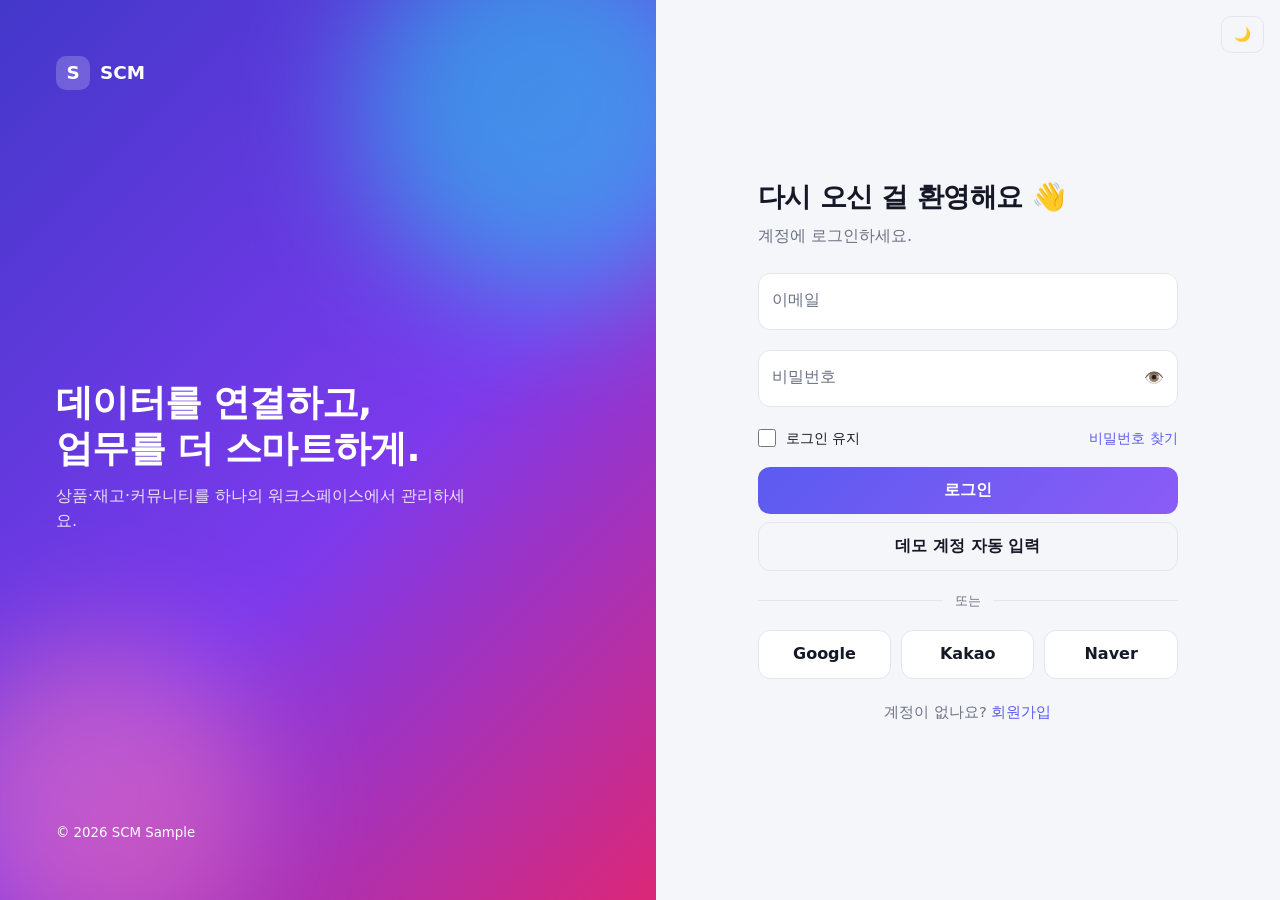
==== board.html @ 610f29ce "Add sample publishing: login, signup, board, product registration Co-Authored-By: Claude Sonnet 5.5 " ====
<!DOCTYPE html>
<html lang="ko">
<head>
<meta charset="UTF-8">
<meta name="viewport" content="width=device-width, initial-scale=1">
<title>게시판 · SCM Sample</title>
<link rel="stylesheet" href="css/style.css">
</head>
<body>
<header class="topbar app">
  <a class="logo" href="board.html" style="color:inherit"><b>S</b> SCM</a>
  <nav><a href="board.html" class="active">게시판</a><a href="product.html" >상품등록</a></nav>
  <button class="btn btn-sm btn-ghost" data-theme-toggle type="button"></button>
  <button class="btn btn-sm" data-logout type="button">로그아웃</button>
  <span class="avatar" aria-hidden="true">?</span>
</header>
<main class="container">
  <div class="page-head"><div><h1>게시판</h1><p>팀의 소식과 질문을 공유하세요. <span id="count"></span></p></div><button class="btn btn-primary" id="writeBtn" type="button">✏️ 글쓰기</button></div>
  <div class="toolbar">
    <div class="search"><svg width="18" height="18" viewBox="0 0 24 24" fill="none" stroke="currentColor" stroke-width="2"><circle cx="11" cy="11" r="7"/><path d="m20 20-3.5-3.5"/></svg><input id="q" type="search" placeholder="제목·내용 검색" aria-label="검색"></div>
    <select class="select" id="sort" aria-label="정렬"><option value="new">최신순</option><option value="views">조회순</option><option value="likes">좋아요순</option></select>
  </div>
  <div class="chips" id="chips" style="margin-bottom:18px"><button class="chip on" data-cat="all">전체</button><button class="chip" data-cat="notice">공지</button><button class="chip" data-cat="free">자유</button><button class="chip" data-cat="qna">Q&amp;A</button></div>
  <ul class="post-list" id="postList"></ul>
  <div class="pager" id="pager"></div>
</main>

<div class="overlay" id="viewModal"><article class="modal" role="dialog" aria-modal="true">
  <div class="modal-head"><div><h2 id="vTitle"></h2><small id="vMeta" style="color:var(--muted)"></small></div><button class="btn btn-sm btn-ghost" data-close type="button" aria-label="닫기">✕</button></div>
  <div class="modal-body" id="vBody"></div>
  <div id="vActions" class="actions" hidden><button class="btn btn-sm" id="editBtn" type="button">수정</button><button class="btn btn-sm" id="delBtn" type="button" style="color:var(--danger)">삭제</button></div>
  <div class="comments"><b>댓글</b><div id="cList"></div>
    <form class="comment-form" id="cForm"><input id="cInput" placeholder="댓글을 입력하세요" aria-label="댓글"><button class="btn btn-primary btn-sm" type="submit">등록</button></form></div>
</article></div>

<div class="overlay" id="writeModal"><form class="modal" id="writeForm" role="dialog" aria-modal="true" novalidate>
  <div class="modal-head"><h2 id="wHead">새 글 작성</h2><button class="btn btn-sm btn-ghost" data-close type="button" aria-label="닫기">✕</button></div>
  <div class="field"><select name="category"><option value="free">자유</option><option value="qna">Q&amp;A</option><option value="notice">공지</option></select><label>분류</label></div>
  <div class="field"><input name="title" placeholder=" " maxlength="80"><label>제목</label><span class="msg"></span></div>
  <div class="field"><textarea name="content" placeholder=" " maxlength="2000"></textarea><label>내용</label><span class="msg"></span></div>
  <div class="between"><small id="wCount" style="color:var(--muted)">0 / 2000</small><div class="actions" style="margin:0"><button class="btn" data-close type="button">취소</button><button class="btn btn-primary" type="submit">저장</button></div></div>
</form></div>
<script src="js/common.js"></script><script src="js/board.js"></script>
</body></html>
---- css/style.css ----
/* ===== Design tokens ===== */
:root{
  --bg:#f5f6fa; --surface:#fff; --surface-2:#f0f2f8; --text:#151826; --muted:#6b7285;
  --border:#e3e6ef; --primary:#5b5bf0; --primary-2:#8b5cf6; --primary-soft:#eceaff;
  --danger:#e5484d; --success:#16a34a; --warn:#d97706;
  --radius:14px; --shadow:0 1px 2px rgba(20,24,50,.05),0 8px 28px rgba(20,24,50,.07);
  --font:"Pretendard","Inter",system-ui,-apple-system,"Segoe UI","Noto Sans KR",sans-serif;
}
[data-theme="dark"]{
  --bg:#0d0f18; --surface:#161927; --surface-2:#1d2133; --text:#eceefa; --muted:#99a0b8;
  --border:#272b40; --primary-soft:#26264d; --shadow:0 1px 2px rgba(0,0,0,.4),0 8px 28px rgba(0,0,0,.35);
}
*{box-sizing:border-box;margin:0}
html{color-scheme:light dark}
body{font-family:var(--font);background:var(--bg);color:var(--text);line-height:1.55;min-height:100vh;transition:background .25s,color .25s}
a{color:var(--primary);text-decoration:none} a:hover{text-decoration:underline}
button,input,select,textarea{font:inherit;color:inherit}
:focus-visible{outline:3px solid color-mix(in srgb,var(--primary) 45%,transparent);outline-offset:2px}
.sr-only{position:absolute;width:1px;height:1px;overflow:hidden;clip:rect(0 0 0 0)}

/* ===== Buttons ===== */
.btn{display:inline-flex;align-items:center;justify-content:center;gap:8px;padding:11px 18px;border-radius:12px;border:1px solid var(--border);background:var(--surface);cursor:pointer;font-weight:600;transition:transform .12s,box-shadow .2s,background .2s}
.btn:hover{transform:translateY(-1px);box-shadow:var(--shadow);text-decoration:none}
.btn:active{transform:scale(.98)}
.btn[disabled]{opacity:.6;pointer-events:none}
.btn-primary{background:linear-gradient(135deg,var(--primary),var(--primary-2));color:#fff;border:0}
.btn-ghost{background:transparent}
.btn-block{width:100%}
.btn-sm{padding:7px 12px;font-size:.85rem;border-radius:10px}
.spinner{width:16px;height:16px;border:2px solid rgba(255,255,255,.5);border-top-color:#fff;border-radius:50%;animation:spin .7s linear infinite}
@keyframes spin{to{transform:rotate(360deg)}}

/* ===== Form ===== */
.field{position:relative;margin-bottom:16px}
.field input,.field select,.field textarea{width:100%;padding:22px 14px 8px;background:var(--surface);border:1.5px solid var(--border);border-radius:12px;transition:border-color .2s,box-shadow .2s}
.field textarea{min-height:130px;resize:vertical}
.field label{position:absolute;left:14px;top:15px;color:var(--muted);pointer-events:none;transition:all .15s;transform-origin:left top}
.field input:focus+label,.field input:not(:placeholder-shown)+label,
.field textarea:focus+label,.field textarea:not(:placeholder-shown)+label,
.field select+label{top:6px;font-size:.72rem;color:var(--primary)}
.field input:focus,.field select:focus,.field textarea:focus{border-color:var(--primary);box-shadow:0 0 0 4px color-mix(in srgb,var(--primary) 16%,transparent);outline:0}
.field.invalid input,.field.invalid select,.field.invalid textarea{border-color:var(--danger)}
.field.valid input{border-color:var(--success)}
.field .msg{display:block;font-size:.78rem;color:var(--danger);min-height:0;margin:4px 4px 0;max-height:0;overflow:hidden;opacity:0;transition:all .2s}
.field.invalid .msg{max-height:40px;opacity:1}
.field .eye{position:absolute;right:8px;top:10px;background:none;border:0;cursor:pointer;padding:6px;border-radius:8px;color:var(--muted)}
.field .suffix{position:absolute;right:14px;top:16px;color:var(--muted);font-size:.9rem}
.row{display:grid;grid-template-columns:1fr 1fr;gap:12px}
.check{display:flex;gap:10px;align-items:flex-start;font-size:.9rem;margin:8px 0;cursor:pointer}
.check input{accent-color:var(--primary);width:18px;height:18px;margin-top:2px}
.meter{display:flex;gap:4px;margin:-6px 0 14px}
.meter i{flex:1;height:4px;border-radius:4px;background:var(--border);transition:background .25s}
.meter-text{font-size:.78rem;color:var(--muted);margin:-8px 0 14px}

/* ===== Auth layout ===== */
.auth{display:grid;grid-template-columns:1.05fr 1fr;min-height:100vh}
.auth-hero{position:relative;overflow:hidden;color:#fff;padding:56px;display:flex;flex-direction:column;justify-content:space-between;background:linear-gradient(135deg,#4338ca,#7c3aed 55%,#db2777)}
.auth-hero::before,.auth-hero::after{content:"";position:absolute;border-radius:50%;filter:blur(60px);opacity:.55;animation:float 12s ease-in-out infinite}
.auth-hero::before{width:380px;height:380px;background:#22d3ee;top:-80px;right:-80px}
.auth-hero::after{width:320px;height:320px;background:#f472b6;bottom:-60px;left:-60px;animation-delay:-6s}
@keyframes float{50%{transform:translate(30px,40px) scale(1.1)}}
.auth-hero>*{position:relative;z-index:1}
.auth-hero h2{font-size:2.3rem;line-height:1.25;letter-spacing:-.02em}
.auth-hero p{opacity:.85;margin-top:12px;max-width:420px}
.auth-main{display:flex;align-items:center;justify-content:center;padding:32px;position:relative}
.auth-card{width:100%;max-width:420px;animation:rise .5s both}
@keyframes rise{from{opacity:0;transform:translateY(14px)}}
.auth-card h1{font-size:1.7rem;letter-spacing:-.02em}
.auth-card .sub{color:var(--muted);margin:6px 0 24px}
.divider{display:flex;align-items:center;gap:12px;color:var(--muted);font-size:.8rem;margin:20px 0}
.divider::before,.divider::after{content:"";flex:1;height:1px;background:var(--border)}
.social{display:grid;grid-template-columns:repeat(3,1fr);gap:10px}
.between{display:flex;justify-content:space-between;align-items:center;font-size:.9rem}
.foot{text-align:center;margin-top:22px;color:var(--muted);font-size:.92rem}
.theme-fab{position:fixed;top:16px;right:16px;z-index:50}
.logo{display:flex;align-items:center;gap:10px;font-weight:800;font-size:1.15rem}
.logo b{display:grid;place-items:center;width:34px;height:34px;border-radius:10px;background:rgba(255,255,255,.2)}
.app .logo b{background:linear-gradient(135deg,var(--primary),var(--primary-2));color:#fff}
.steps{display:flex;gap:6px;margin-bottom:22px}
.steps span{flex:1;height:4px;border-radius:4px;background:var(--border)}
.steps span.on{background:linear-gradient(90deg,var(--primary),var(--primary-2))}
.pane[hidden]{display:none}

/* ===== App shell ===== */
.topbar{position:sticky;top:0;z-index:40;display:flex;align-items:center;gap:20px;padding:12px 28px;background:color-mix(in srgb,var(--surface) 82%,transparent);backdrop-filter:blur(12px);border-bottom:1px solid var(--border)}
.topbar nav{display:flex;gap:4px;margin-right:auto}
.topbar nav a{padding:8px 14px;border-radius:10px;color:var(--muted);font-weight:600}
.topbar nav a:hover,.topbar nav a.active{background:var(--primary-soft);color:var(--primary);text-decoration:none}
.avatar{width:34px;height:34px;border-radius:50%;display:grid;place-items:center;background:linear-gradient(135deg,var(--primary),var(--primary-2));color:#fff;font-weight:700;font-size:.85rem}
.container{max-width:1080px;margin:0 auto;padding:32px 24px 80px}
.page-head{display:flex;justify-content:space-between;align-items:flex-end;gap:16px;flex-wrap:wrap;margin-bottom:22px}
.page-head h1{font-size:1.65rem;letter-spacing:-.02em}
.page-head p{color:var(--muted)}
.card{background:var(--surface);border:1px solid var(--border);border-radius:var(--radius);box-shadow:var(--shadow);padding:24px}

/* ===== Board ===== */
.toolbar{display:flex;gap:10px;flex-wrap:wrap;margin-bottom:16px}
.search{flex:1;min-width:220px;position:relative}
.search input{width:100%;padding:11px 14px 11px 40px;border-radius:12px;border:1.5px solid var(--border);background:var(--surface)}
.search svg{position:absolute;left:13px;top:12px;color:var(--muted)}
.chips{display:flex;gap:8px;flex-wrap:wrap}
.chip{padding:7px 14px;border-radius:999px;border:1px solid var(--border);background:var(--surface);cursor:pointer;font-size:.86rem;font-weight:600;color:var(--muted);transition:.15s}
.chip.on{background:var(--primary);color:#fff;border-color:var(--primary)}
.select{padding:10px 12px;border-radius:12px;border:1.5px solid var(--border);background:var(--surface)}
.post-list{list-style:none;padding:0;display:grid;gap:12px}
.post{display:grid;grid-template-columns:1fr auto;gap:8px 16px;padding:18px 20px;cursor:pointer;background:var(--surface);border:1px solid var(--border);border-radius:var(--radius);transition:transform .15s,box-shadow .2s,border-color .2s;animation:rise .35s both}
.post:hover{transform:translateY(-2px);box-shadow:var(--shadow);border-color:color-mix(in srgb,var(--primary) 40%,var(--border))}
.post h3{font-size:1.05rem;display:flex;gap:8px;align-items:center;flex-wrap:wrap}
.post .excerpt{color:var(--muted);font-size:.92rem;grid-column:1;display:-webkit-box;-webkit-line-clamp:2;-webkit-box-orient:vertical;overflow:hidden}
.post .meta{grid-column:1/-1;display:flex;gap:14px;color:var(--muted);font-size:.8rem;align-items:center}
.post .like{grid-row:1;grid-column:2;align-self:start}
.badge{font-size:.72rem;padding:3px 9px;border-radius:999px;background:var(--primary-soft);color:var(--primary);font-weight:700}
.badge.notice{background:#fee2e2;color:#b91c1c} .badge.qna{background:#fef3c7;color:#b45309}
[data-theme="dark"] .badge.notice{background:#4a1d1d;color:#fca5a5}
[data-theme="dark"] .badge.qna{background:#44330f;color:#fcd34d}
.pager{display:flex;justify-content:center;gap:6px;margin-top:24px}
.pager button{min-width:38px;height:38px;border-radius:10px;border:1px solid var(--border);background:var(--surface);cursor:pointer;font-weight:600}
.pager button.on{background:var(--primary);color:#fff;border-color:var(--primary)}
.pager button:disabled{opacity:.4;cursor:default}
.empty{text-align:center;color:var(--muted);padding:56px 0}
.skeleton{height:96px;border-radius:var(--radius);background:linear-gradient(90deg,var(--surface) 25%,var(--surface-2) 50%,var(--surface) 75%);background-size:200% 100%;animation:shimmer 1.2s infinite}
@keyframes shimmer{to{background-position:-200% 0}}
.comments{margin-top:18px;border-top:1px solid var(--border);padding-top:14px}
.comment{padding:10px 0;border-bottom:1px dashed var(--border);font-size:.92rem}
.comment small{color:var(--muted);margin-left:8px}
.comment-form{display:flex;gap:8px;margin-top:12px}
.comment-form input{flex:1;padding:10px 14px;border-radius:12px;border:1.5px solid var(--border);background:var(--surface)}

/* ===== Modal / drawer ===== */
.overlay{position:fixed;inset:0;background:rgba(10,12,24,.5);backdrop-filter:blur(3px);display:none;z-index:60;justify-content:center;align-items:flex-start;padding:6vh 16px;overflow:auto}
.overlay.open{display:flex}
.modal{width:100%;max-width:640px;background:var(--surface);border-radius:18px;padding:26px;box-shadow:0 20px 60px rgba(0,0,0,.35);animation:pop .22s both}
@keyframes pop{from{opacity:0;transform:translateY(12px) scale(.98)}}
.modal-head{display:flex;justify-content:space-between;align-items:start;gap:12px;margin-bottom:14px}
.modal-body{white-space:pre-wrap;word-break:break-word}

/* ===== Product ===== */
.product-grid{display:grid;grid-template-columns:1fr 340px;gap:20px;align-items:start}
.card h2{font-size:1.05rem;margin-bottom:16px}
.dropzone{border:2px dashed var(--border);border-radius:var(--radius);padding:28px;text-align:center;color:var(--muted);cursor:pointer;transition:.2s}
.dropzone.drag,.dropzone:hover{border-color:var(--primary);background:var(--primary-soft);color:var(--primary)}
.thumbs{display:grid;grid-template-columns:repeat(auto-fill,minmax(92px,1fr));gap:10px;margin-top:12px}
.thumb{position:relative;aspect-ratio:1;border-radius:12px;overflow:hidden;border:1px solid var(--border);animation:pop .25s both}
.thumb img{width:100%;height:100%;object-fit:cover}
.thumb button{position:absolute;top:4px;right:4px;width:24px;height:24px;border-radius:50%;border:0;background:rgba(0,0,0,.6);color:#fff;cursor:pointer}
.thumb em{position:absolute;left:4px;bottom:4px;font-size:.68rem;background:var(--primary);color:#fff;padding:1px 7px;border-radius:999px;font-style:normal}
.tags{display:flex;flex-wrap:wrap;gap:6px;padding:8px;border:1.5px solid var(--border);border-radius:12px;background:var(--surface)}
.tags:focus-within{border-color:var(--primary)}
.tags span{display:inline-flex;gap:6px;align-items:center;padding:4px 10px;border-radius:999px;background:var(--primary-soft);color:var(--primary);font-size:.85rem;font-weight:600}
.tags span button{background:none;border:0;cursor:pointer;color:inherit}
.tags input{flex:1;min-width:100px;border:0;outline:0;background:transparent;padding:4px}
.switch{position:relative;width:46px;height:26px;flex:none}
.switch input{opacity:0;position:absolute;inset:0;cursor:pointer;z-index:1}
.switch i{position:absolute;inset:0;border-radius:99px;background:var(--border);transition:.2s}
.switch i::after{content:"";position:absolute;top:3px;left:3px;width:20px;height:20px;border-radius:50%;background:#fff;transition:.2s;box-shadow:0 1px 3px rgba(0,0,0,.3)}
.switch input:checked+i{background:var(--primary)} .switch input:checked+i::after{transform:translateX(20px)}
.toggle-row{display:flex;justify-content:space-between;align-items:center;gap:12px;padding:10px 0}
.preview{position:sticky;top:84px}
.preview .pimg{aspect-ratio:4/3;border-radius:12px;background:var(--surface-2) center/cover;display:grid;place-items:center;color:var(--muted);margin-bottom:12px}
.preview .price{font-size:1.3rem;font-weight:800}
.preview .old{text-decoration:line-through;color:var(--muted);font-size:.9rem;margin-left:6px}
.preview .off{color:var(--danger);font-weight:700;margin-right:6px}
.actions{display:flex;gap:10px;justify-content:flex-end;margin-top:6px}

/* ===== Toast ===== */
#toasts{position:fixed;bottom:22px;left:50%;transform:translateX(-50%);display:grid;gap:8px;z-index:100}
.toast{padding:12px 18px;border-radius:12px;background:#1c1f33;color:#fff;box-shadow:var(--shadow);animation:rise .25s both;display:flex;gap:10px;align-items:center}
.toast.success{border-left:4px solid var(--success)} .toast.error{border-left:4px solid var(--danger)}

@media(max-width:900px){
  .auth{grid-template-columns:1fr}.auth-hero{display:none}
  .product-grid{grid-template-columns:1fr}.preview{position:static}
}
@media(max-width:560px){.topbar{padding:10px 14px}.topbar nav a{padding:8px 9px;font-size:.9rem}.row{grid-template-columns:1fr}.container{padding:20px 14px 60px}}
@media(prefers-reduced-motion:reduce){*{animation:none!important;transition:none!important}}
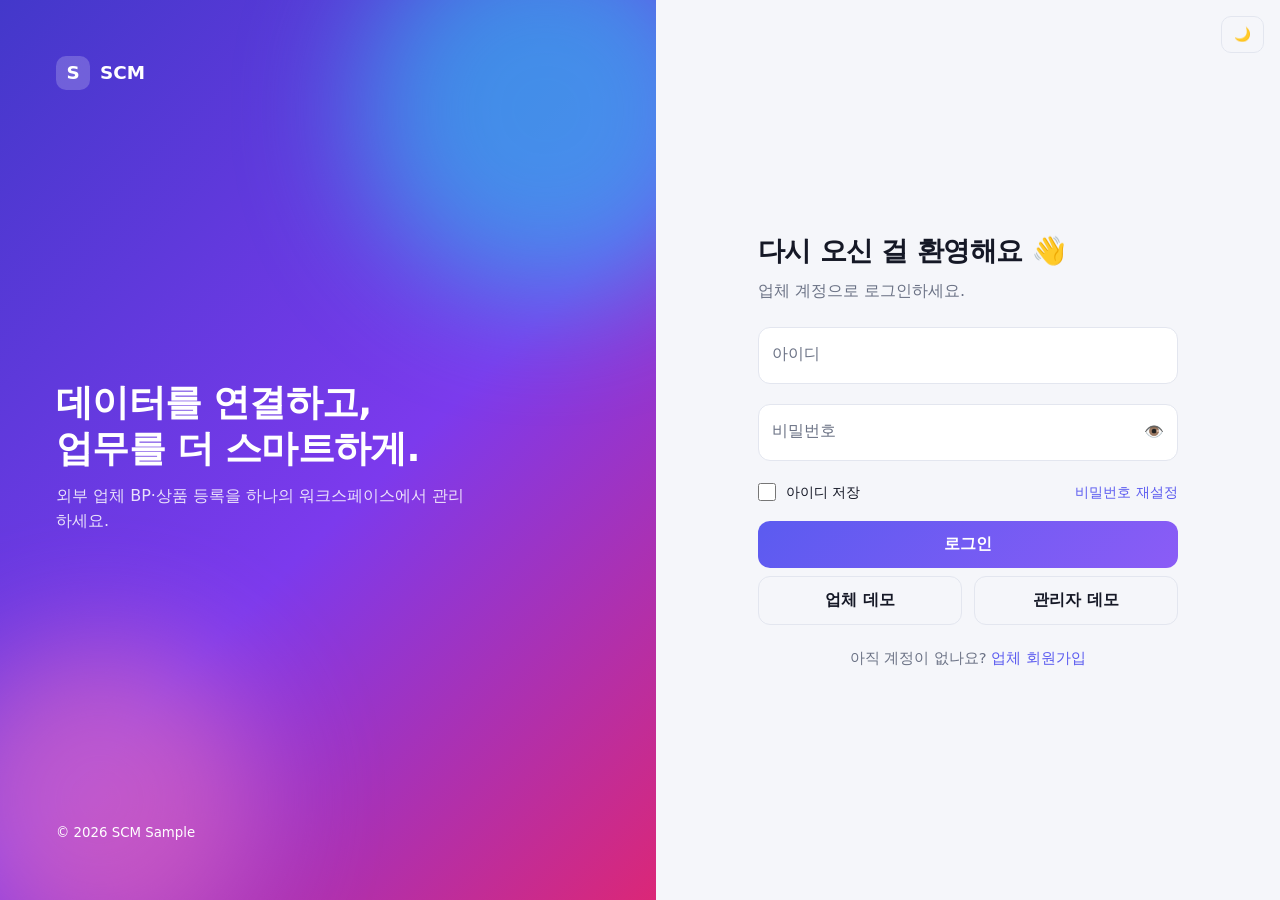
==== commit 467f58c6: "Phase 1: vendor signup/approval, auth hardening, profile, admin role - 4-step vendor signup (biz-num" ====
--- a/board.html
+++ b/board.html
@@ -7,13 +7,7 @@
 <link rel="stylesheet" href="css/style.css">
 </head>
 <body>
-<header class="topbar app">
-  <a class="logo" href="board.html" style="color:inherit"><b>S</b> SCM</a>
-  <nav><a href="board.html" class="active">게시판</a><a href="product.html" >상품등록</a></nav>
-  <button class="btn btn-sm btn-ghost" data-theme-toggle type="button"></button>
-  <button class="btn btn-sm" data-logout type="button">로그아웃</button>
-  <span class="avatar" aria-hidden="true">?</span>
-</header>
+<header id="topbar"></header>
 <main class="container">
   <div class="page-head"><div><h1>게시판</h1><p>팀의 소식과 질문을 공유하세요. <span id="count"></span></p></div><button class="btn btn-primary" id="writeBtn" type="button">✏️ 글쓰기</button></div>
   <div class="toolbar">
--- a/css/style.css
+++ b/css/style.css
@@ -67,9 +67,6 @@
 @keyframes rise{from{opacity:0;transform:translateY(14px)}}
 .auth-card h1{font-size:1.7rem;letter-spacing:-.02em}
 .auth-card .sub{color:var(--muted);margin:6px 0 24px}
-.divider{display:flex;align-items:center;gap:12px;color:var(--muted);font-size:.8rem;margin:20px 0}
-.divider::before,.divider::after{content:"";flex:1;height:1px;background:var(--border)}
-.social{display:grid;grid-template-columns:repeat(3,1fr);gap:10px}
 .between{display:flex;justify-content:space-between;align-items:center;font-size:.9rem}
 .foot{text-align:center;margin-top:22px;color:var(--muted);font-size:.92rem}
 .theme-fab{position:fixed;top:16px;right:16px;z-index:50}
@@ -84,7 +81,7 @@
 /* ===== App shell ===== */
 .topbar{position:sticky;top:0;z-index:40;display:flex;align-items:center;gap:20px;padding:12px 28px;background:color-mix(in srgb,var(--surface) 82%,transparent);backdrop-filter:blur(12px);border-bottom:1px solid var(--border)}
 .topbar nav{display:flex;gap:4px;margin-right:auto}
-.topbar nav a{padding:8px 14px;border-radius:10px;color:var(--muted);font-weight:600}
+.topbar nav a{white-space:nowrap;padding:8px 14px;border-radius:10px;color:var(--muted);font-weight:600}
 .topbar nav a:hover,.topbar nav a.active{background:var(--primary-soft);color:var(--primary);text-decoration:none}
 .avatar{width:34px;height:34px;border-radius:50%;display:grid;place-items:center;background:linear-gradient(135deg,var(--primary),var(--primary-2));color:#fff;font-weight:700;font-size:.85rem}
 .container{max-width:1080px;margin:0 auto;padding:32px 24px 80px}
@@ -124,7 +121,7 @@
 .comment{padding:10px 0;border-bottom:1px dashed var(--border);font-size:.92rem}
 .comment small{color:var(--muted);margin-left:8px}
 .comment-form{display:flex;gap:8px;margin-top:12px}
-.comment-form input{flex:1;padding:10px 14px;border-radius:12px;border:1.5px solid var(--border);background:var(--surface)}
+.comment-form .btn{white-space:nowrap;flex:none}.comment-form input{flex:1;min-width:0;padding:10px 14px;border-radius:12px;border:1.5px solid var(--border);background:var(--surface)}
 
 /* ===== Modal / drawer ===== */
 .overlay{position:fixed;inset:0;background:rgba(10,12,24,.5);backdrop-filter:blur(3px);display:none;z-index:60;justify-content:center;align-items:flex-start;padding:6vh 16px;overflow:auto}
@@ -171,5 +168,50 @@
   .auth{grid-template-columns:1fr}.auth-hero{display:none}
   .product-grid{grid-template-columns:1fr}.preview{position:static}
 }
-@media(max-width:560px){.topbar{padding:10px 14px}.topbar nav a{padding:8px 9px;font-size:.9rem}.row{grid-template-columns:1fr}.container{padding:20px 14px 60px}}
+@media(max-width:560px){.modal{padding:20px 16px}.overlay{padding:3vh 10px}.topbar{padding:10px 14px;gap:8px}.topbar .logo{font-size:0;gap:0}.topbar .logo b{font-size:1rem}.topbar nav{gap:0}.topbar nav a{padding:8px 10px;font-size:.9rem}.topbar .btn{white-space:nowrap;padding:7px 10px}.row{grid-template-columns:1fr}.container{padding:20px 14px 60px}}
 @media(prefers-reduced-motion:reduce){*{animation:none!important;transition:none!important}}
+
+/* ===== Phase 1: 회원/인증/관리자 ===== */
+.field.has-btn input{padding-right:112px}
+.field .inline-btn{position:absolute;right:8px;top:9px}
+.field .ok{display:none;font-size:.78rem;color:var(--success);margin:4px 4px 0}
+.field.verified .ok{display:block}
+.field.verified input{border-color:var(--success)}
+.timer{font-variant-numeric:tabular-nums;color:var(--danger);font-size:.85rem;font-weight:700}
+.hint{font-size:.82rem;color:var(--muted);margin:-6px 0 14px}
+.alert{padding:12px 14px;border-radius:12px;font-size:.9rem;margin-bottom:16px;border:1px solid transparent}
+.alert.info{background:var(--primary-soft);color:var(--primary)}
+.alert.warn{background:#fef3c7;color:#92400e}
+.alert.err{background:#fee2e2;color:#b91c1c}
+[data-theme="dark"] .alert.warn{background:#44330f;color:#fcd34d}
+[data-theme="dark"] .alert.err{background:#4a1d1d;color:#fca5a5}
+.alert[hidden]{display:none}
+.upload{display:flex;align-items:center;gap:10px;padding:12px 14px;border:1.5px dashed var(--border);border-radius:12px;margin-bottom:12px;flex-wrap:wrap}
+.upload b{flex:1;min-width:140px}
+.upload .fname{width:100%;font-size:.85rem;color:var(--muted)}
+.upload.has .fname{color:var(--success)}
+.st{display:inline-block;font-size:.74rem;font-weight:700;padding:3px 10px;border-radius:999px;white-space:nowrap}
+.st-pending{background:#fef3c7;color:#b45309}.st-approved{background:#dcfce7;color:#15803d}
+.st-rejected{background:#fee2e2;color:#b91c1c}.st-locked{background:#e5e7eb;color:#374151}
+[data-theme="dark"] .st-pending{background:#44330f;color:#fcd34d}[data-theme="dark"] .st-approved{background:#12351f;color:#86efac}
+[data-theme="dark"] .st-rejected{background:#4a1d1d;color:#fca5a5}[data-theme="dark"] .st-locked{background:#2b2f40;color:#cbd0e4}
+.stats{display:grid;grid-template-columns:repeat(4,1fr);gap:12px;margin-bottom:18px}
+.stat{padding:16px 18px;border-radius:var(--radius);background:var(--surface);border:1px solid var(--border);cursor:pointer;transition:.15s}
+.stat:hover{border-color:var(--primary)} .stat b{display:block;font-size:1.6rem;letter-spacing:-.02em} .stat small{color:var(--muted)}
+.table-wrap{overflow-x:auto;background:var(--surface);border:1px solid var(--border);border-radius:var(--radius)}
+table.tbl{width:100%;border-collapse:collapse;font-size:.9rem;min-width:720px}
+.tbl th,.tbl td{padding:12px 14px;text-align:left;border-bottom:1px solid var(--border);white-space:nowrap}
+.tbl th{background:var(--surface-2);font-size:.78rem;color:var(--muted)}
+.tbl tbody tr{cursor:pointer;transition:background .12s} .tbl tbody tr:hover{background:var(--primary-soft)}
+.tbl tbody tr:last-child td{border-bottom:0}
+.tbl input[type=checkbox]{accent-color:var(--primary);width:16px;height:16px}
+.dl{display:grid;grid-template-columns:110px 1fr;gap:8px 12px;font-size:.92rem;margin:12px 0}
+.dl dt{color:var(--muted)} .dl dd{margin:0;word-break:break-all}
+.docs{display:flex;flex-direction:column;gap:6px;margin:8px 0 14px}
+.docs span{padding:8px 12px;border-radius:10px;background:var(--surface-2);font-size:.88rem}
+.reasons{display:flex;gap:6px;flex-wrap:wrap;margin:-6px 0 12px}
+.toggle-row.line{border-bottom:1px solid var(--border)}
+.toggle-row.line:last-child{border-bottom:0}
+.narrow{max-width:640px}
+@media(max-width:700px){.stats{grid-template-columns:repeat(2,1fr)}.dl{grid-template-columns:90px 1fr}}
+@media(max-width:560px){.topbar nav{overflow-x:auto;min-width:0;scrollbar-width:none}.topbar .avatar{display:none}.field.has-btn input{padding-right:100px}}
